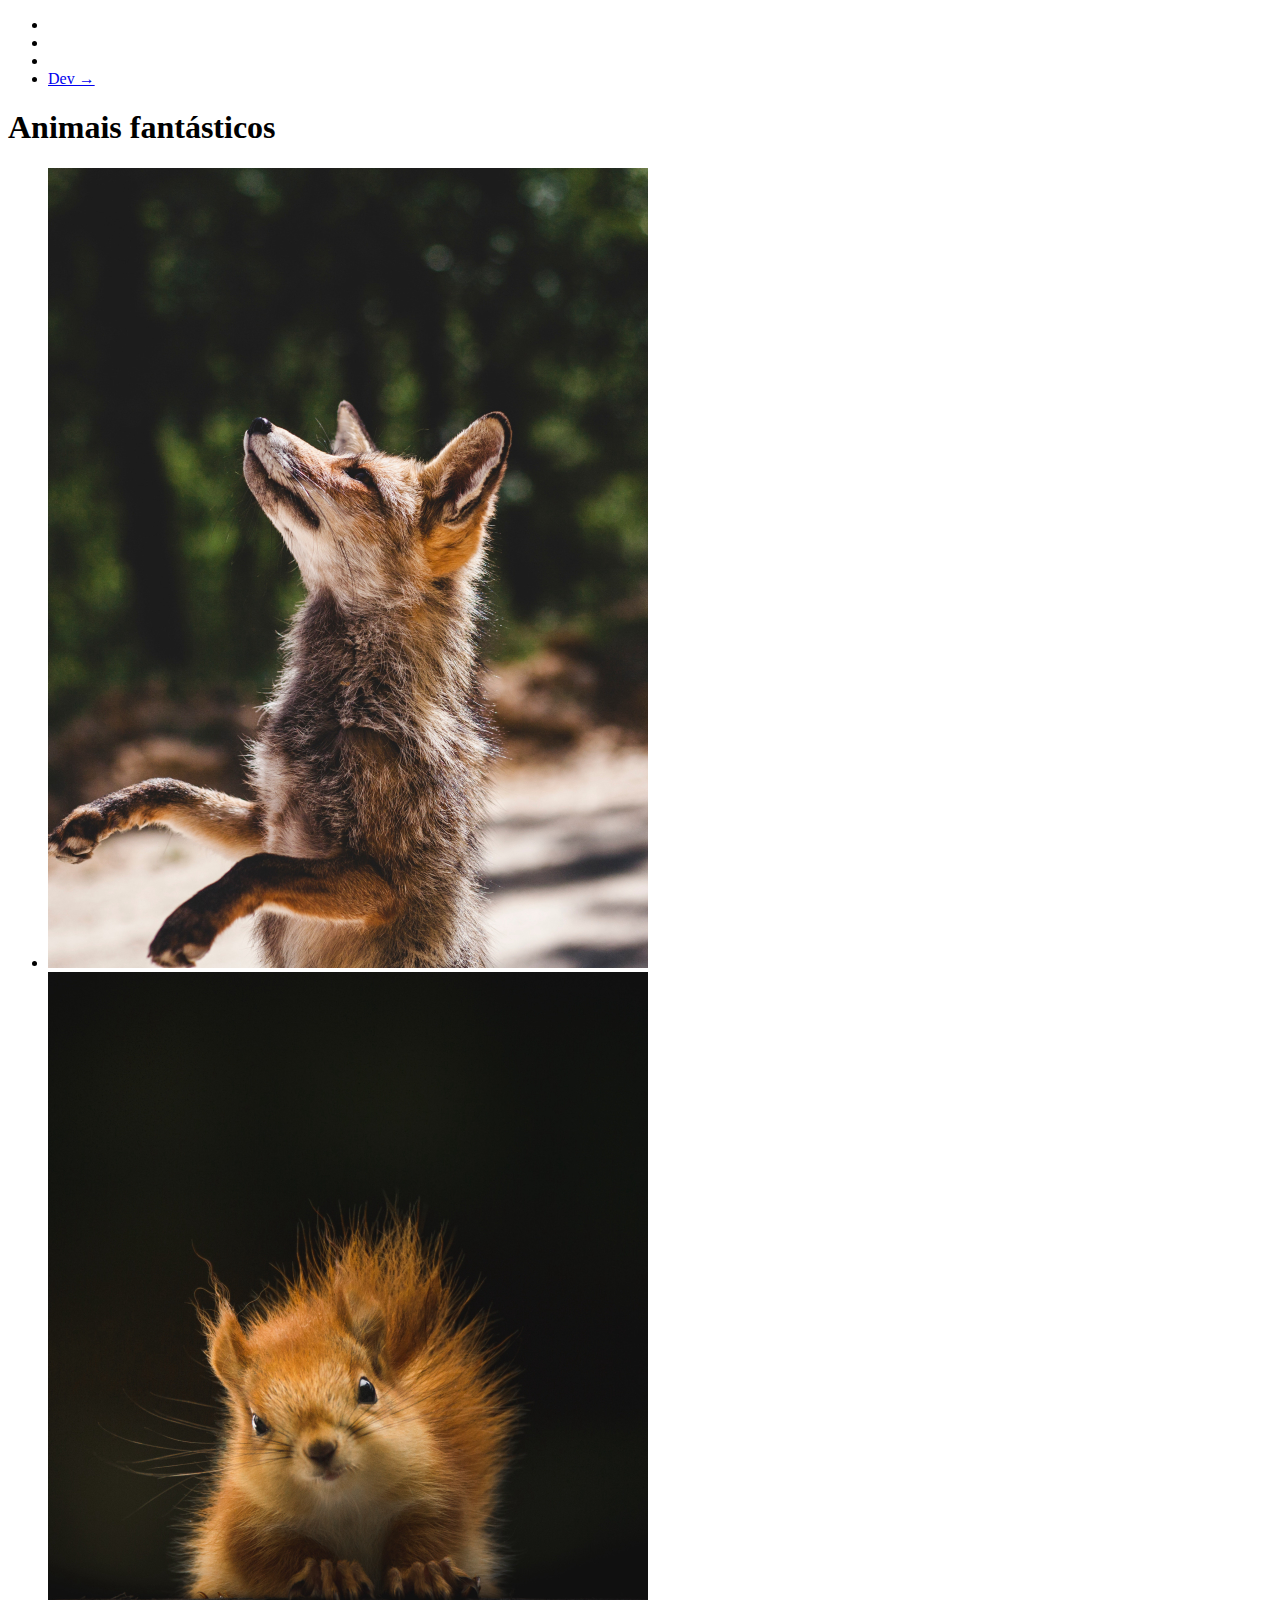
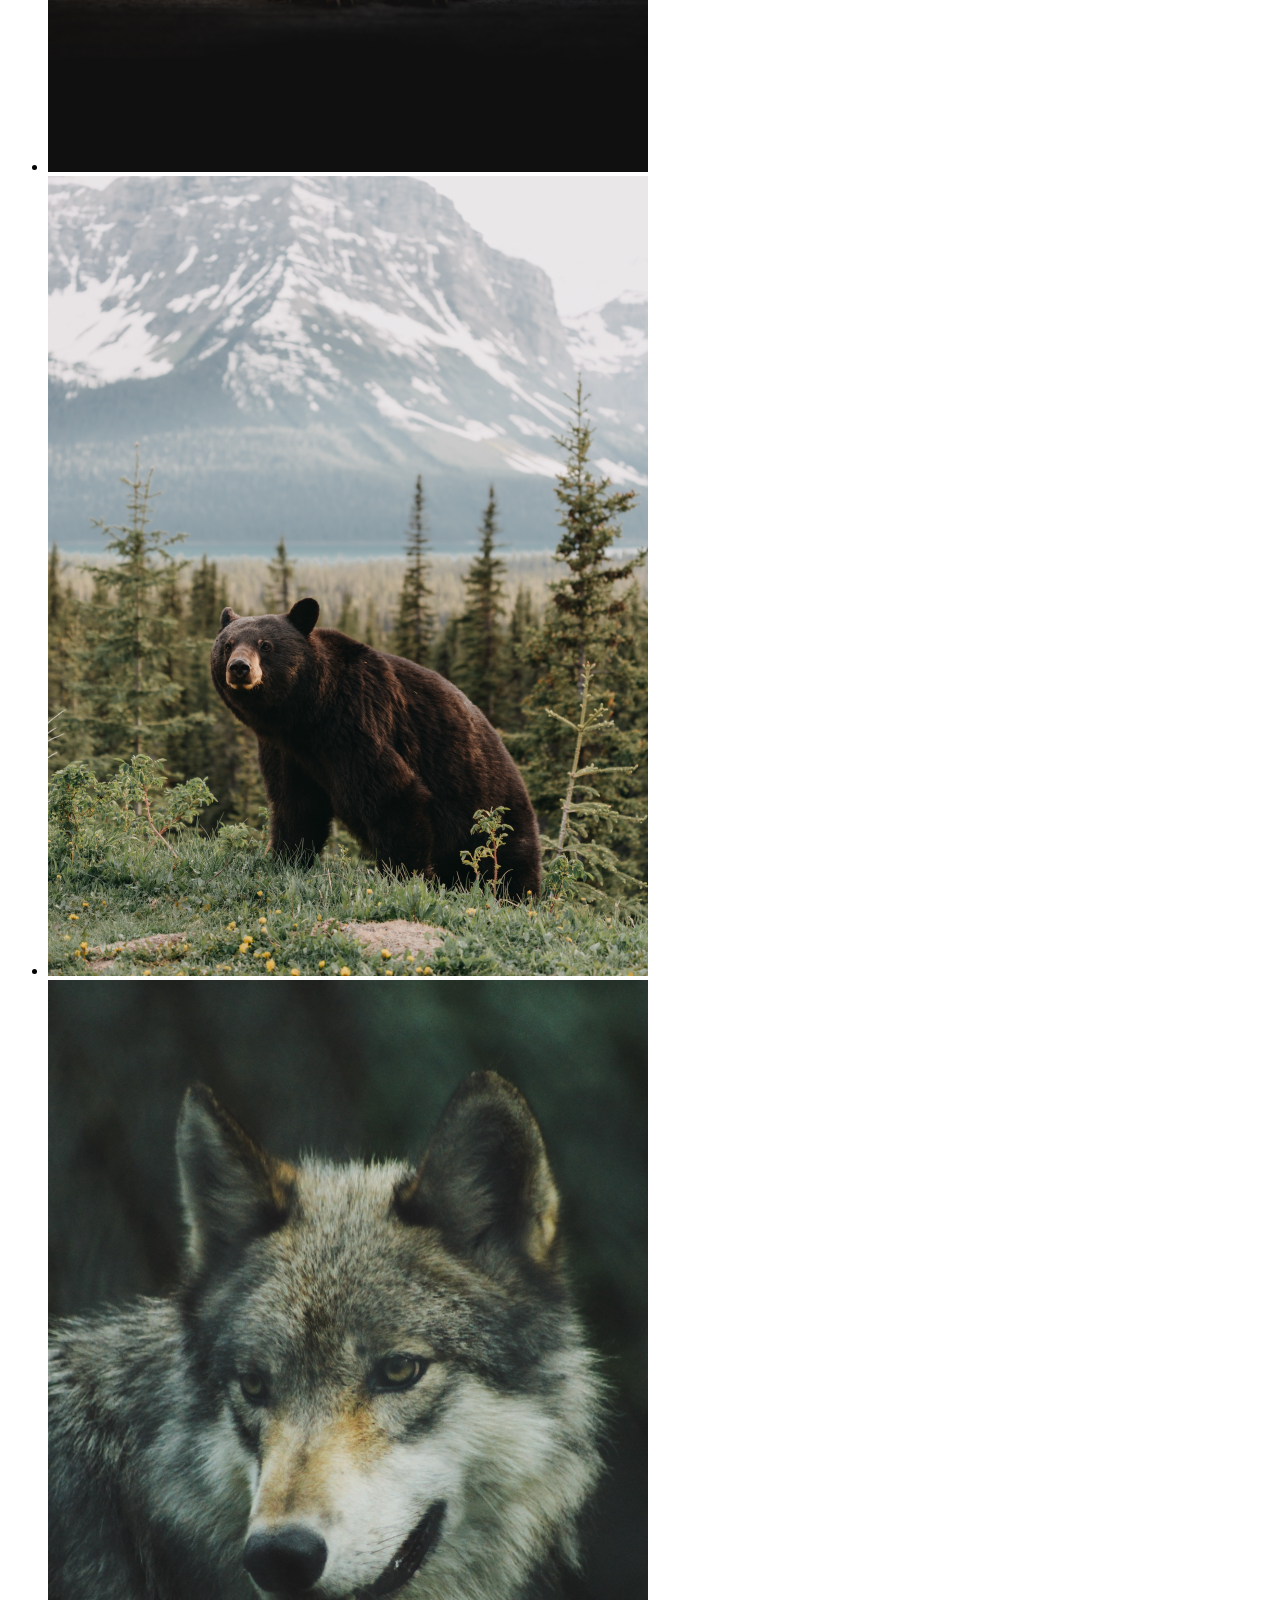
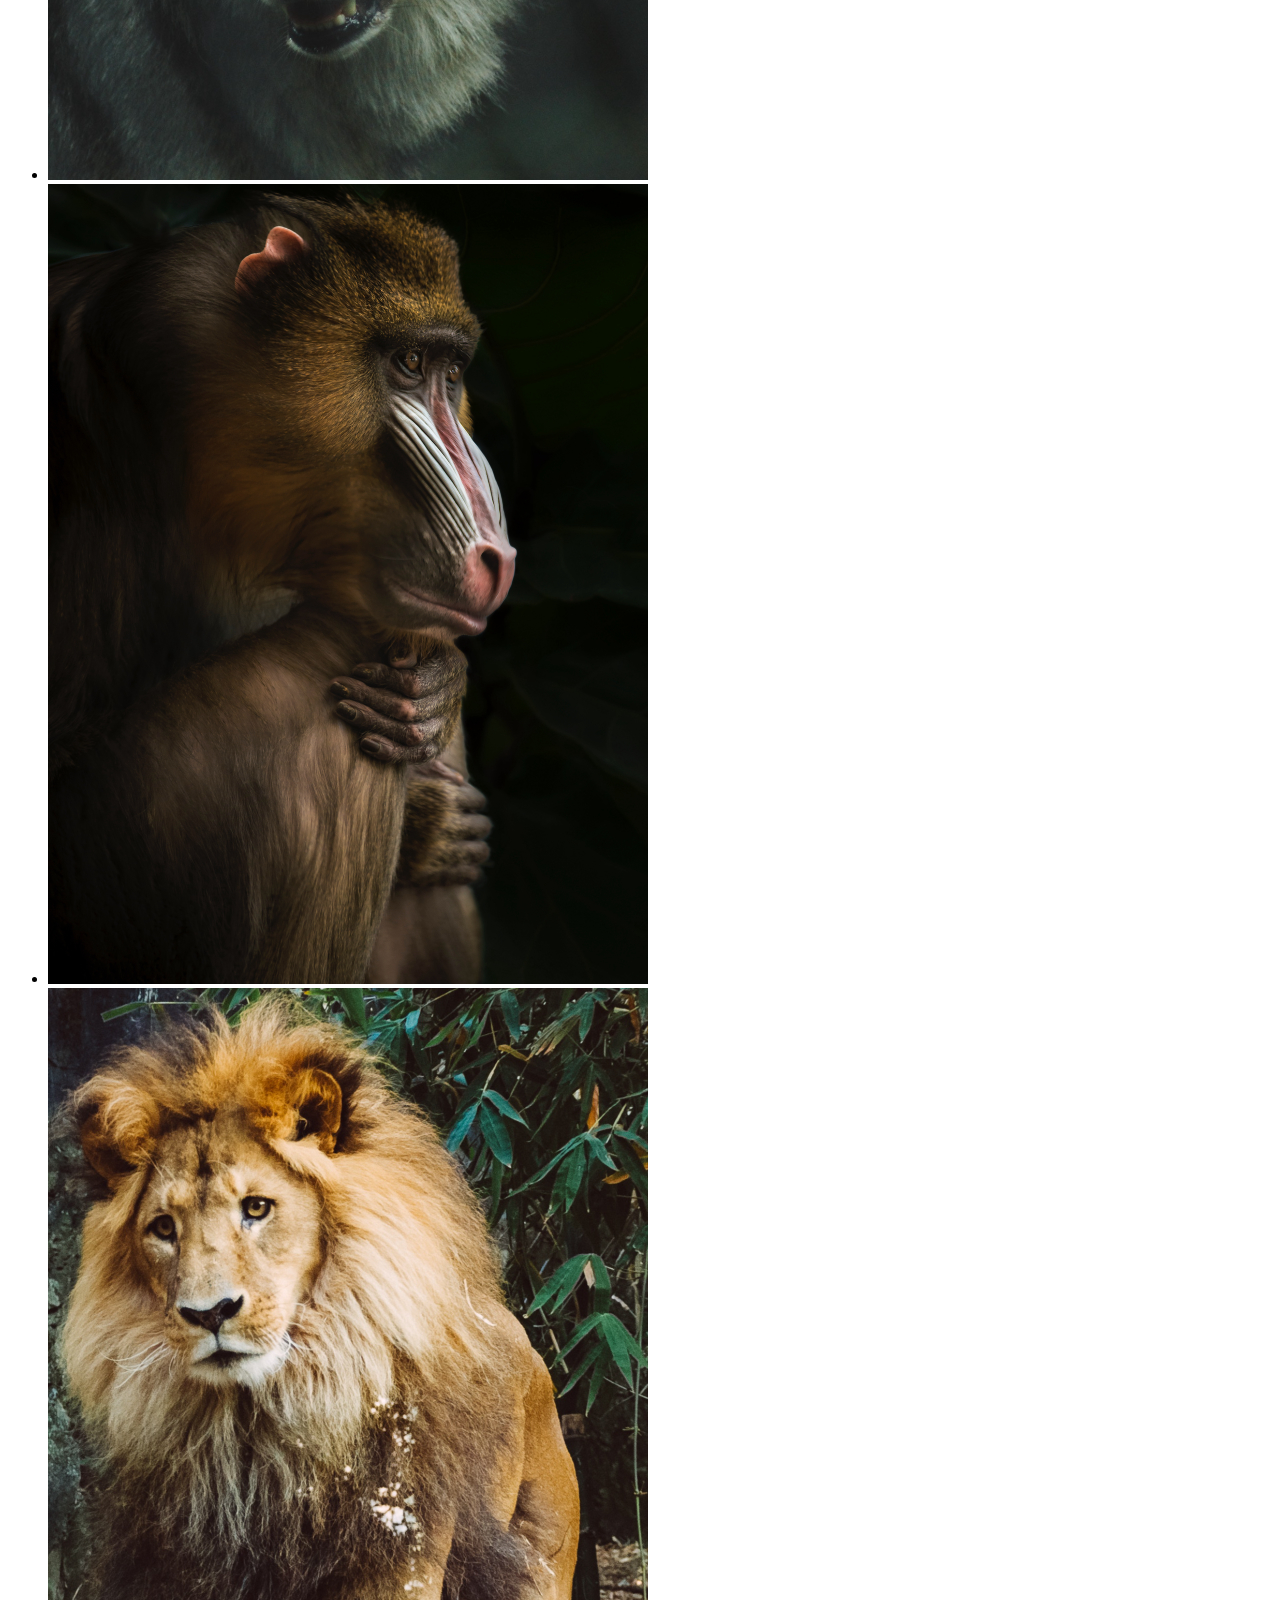
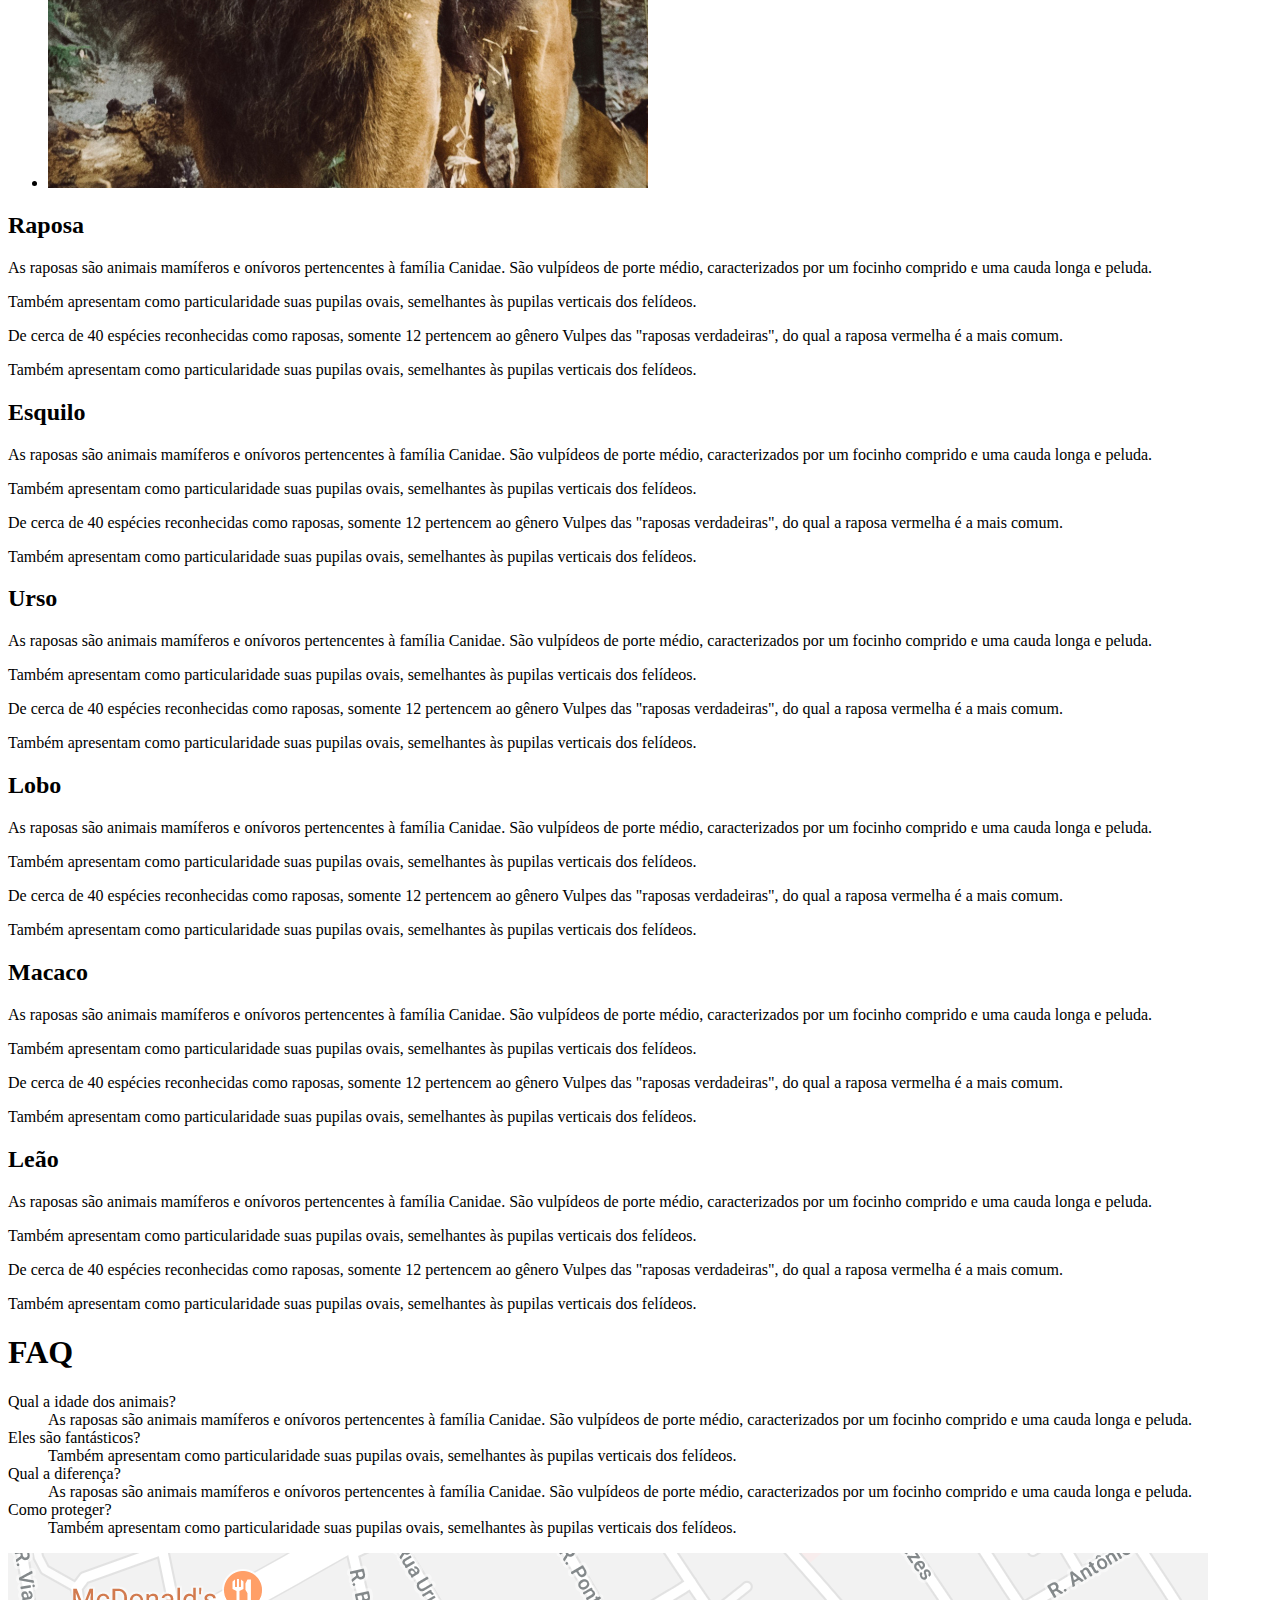
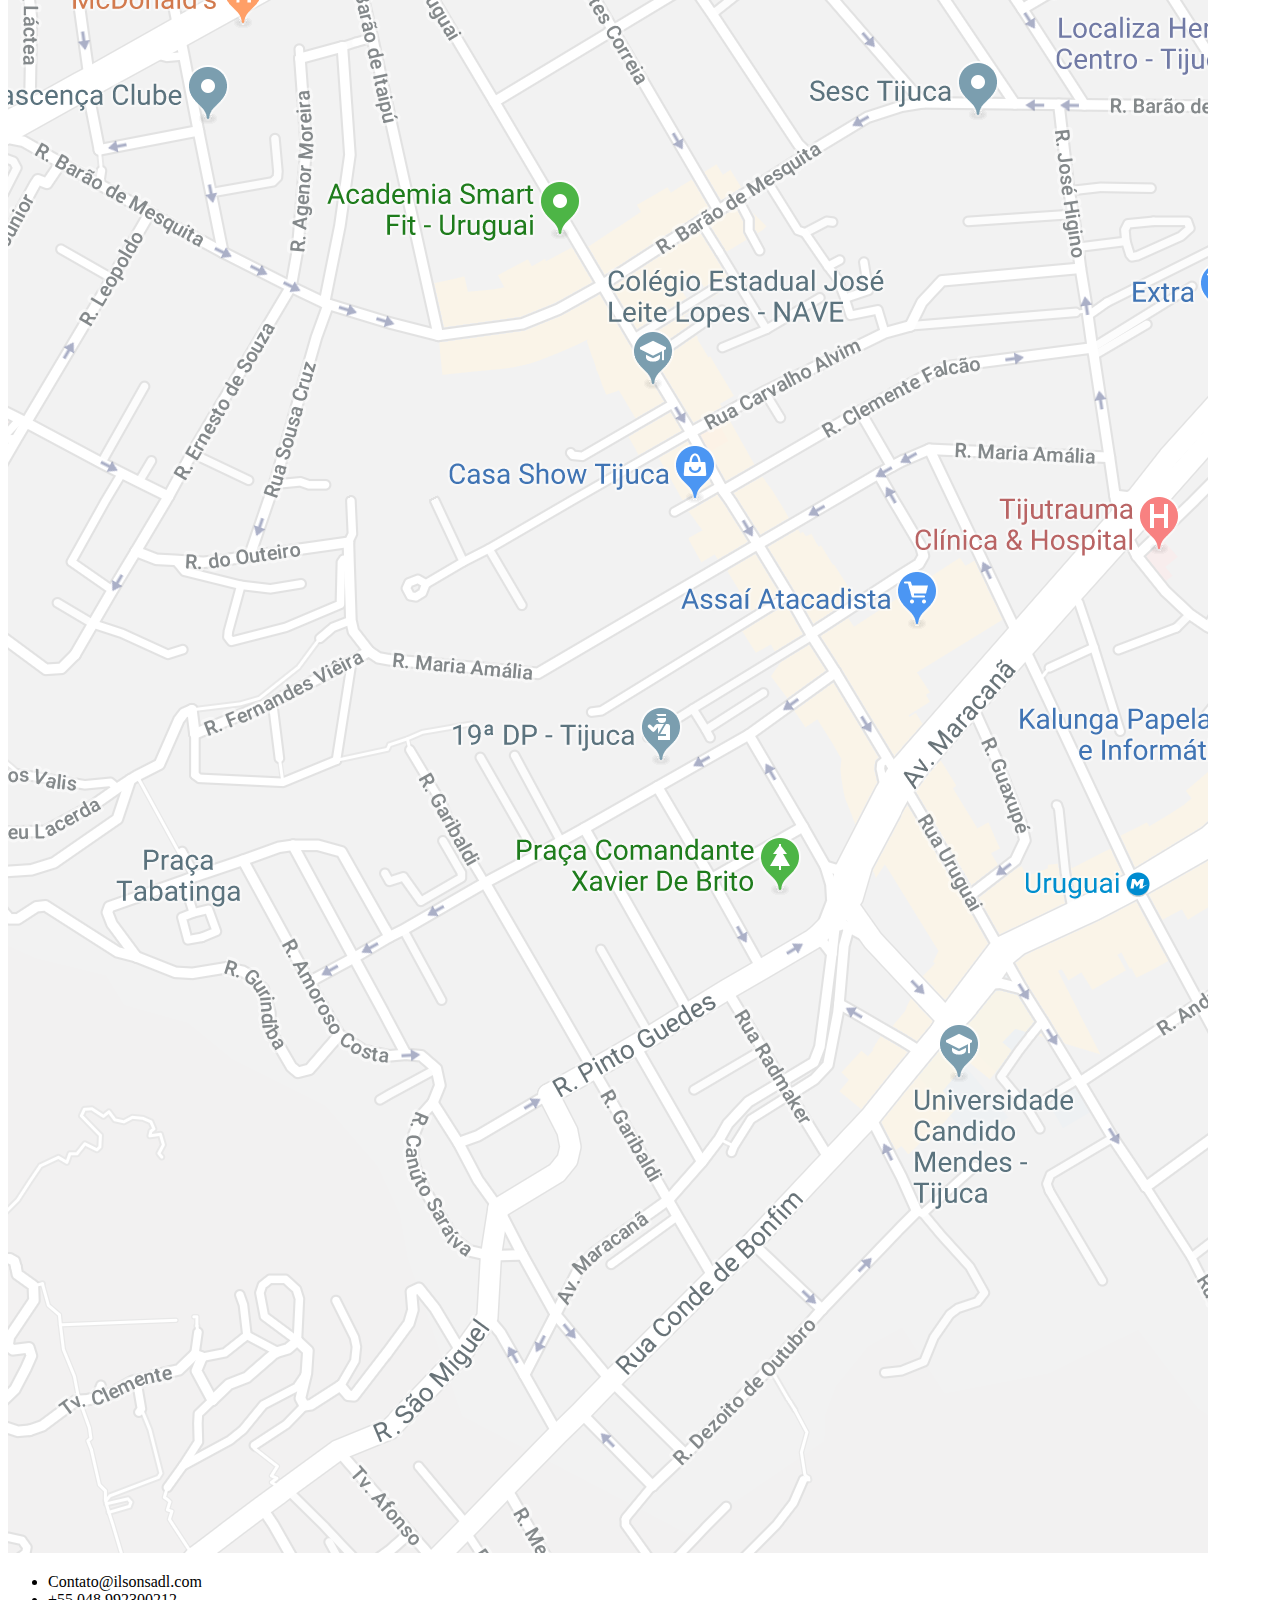
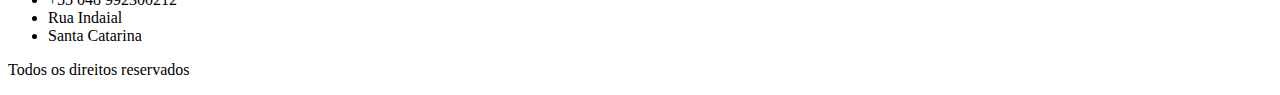
==== animais-fantasticos-projeto/index.html @ 34b4c2ae "feat/Parte html - Projeto animais fantásticos" ====
<!DOCTYPE html>
<html lang="pt-br">

<head>
  <meta charset="UTF-8">
  <meta name="viewport" content="width=device-width, initial-scale=1.0">
  <link rel="stylesheet" href="css/style.css">
  <title>Animais Fantásticos</title>
</head>

<body>
  <nav class="menu">
    <ul>
      <li><a href="#animais"></a></li>
      <li><a href="#faq"></a></li>
      <li><a href="#contato"></a></li>
      <li><a href="#https://www.origamid.com/">Dev →</a></li>
    </ul>
  </nav>

  <section class="grid-section animais" id="animais">
    <h1 class="titulo">Animais fantásticos</h1>
    <ul>
      <li>
        <img src="img/imagem1.jpg">
      </li>
      <li>
        <img src="img/imagem2.jpg">
      </li>
      <li>
        <img src="img/imagem3.jpg">
      </li>
      <li>
        <img src="img/imagem4.jpg">
      </li>
      <li>
        <img src="img/imagem5.jpg">
      </li>
      <li>
        <img src="img/imagem6.jpg">
      </li>
    </ul>
    <div class="animais-descricao">
      <section>
        <h2>Raposa</h2>
        <p>As raposas são animais mamíferos e onívoros pertencentes à família Canidae. São vulpídeos de porte médio,
          caracterizados por um focinho comprido e uma cauda longa e peluda.</p>
        <p>Também apresentam como particularidade suas pupilas ovais, semelhantes às pupilas verticais dos felídeos.</p>
        <p>De cerca de 40 espécies reconhecidas como raposas, somente 12 pertencem ao gênero Vulpes das "raposas
          verdadeiras", do qual a raposa vermelha é a mais comum.</p>
        <p>Também apresentam como particularidade suas pupilas ovais, semelhantes às pupilas verticais dos felídeos.</p>
      </section>
      
      <section>
        <h2>Esquilo</h2>
        <p>As raposas são animais mamíferos e onívoros pertencentes à família Canidae. São vulpídeos de porte médio,
          caracterizados por um focinho comprido e uma cauda longa e peluda.</p>
        <p>Também apresentam como particularidade suas pupilas ovais, semelhantes às pupilas verticais dos felídeos.</p>
        <p>De cerca de 40 espécies reconhecidas como raposas, somente 12 pertencem ao gênero Vulpes das "raposas
          verdadeiras", do qual a raposa vermelha é a mais comum.</p>
        <p>Também apresentam como particularidade suas pupilas ovais, semelhantes às pupilas verticais dos felídeos.</p>
      </section>

      <section>
        <h2>Urso</h2>
        <p>As raposas são animais mamíferos e onívoros pertencentes à família Canidae. São vulpídeos de porte médio,
          caracterizados por um focinho comprido e uma cauda longa e peluda.</p>
        <p>Também apresentam como particularidade suas pupilas ovais, semelhantes às pupilas verticais dos felídeos.</p>
        <p>De cerca de 40 espécies reconhecidas como raposas, somente 12 pertencem ao gênero Vulpes das "raposas
          verdadeiras", do qual a raposa vermelha é a mais comum.</p>
        <p>Também apresentam como particularidade suas pupilas ovais, semelhantes às pupilas verticais dos felídeos.</p>
      </section>

      <section>
        <h2>Lobo</h2>
        <p>As raposas são animais mamíferos e onívoros pertencentes à família Canidae. São vulpídeos de porte médio,
          caracterizados por um focinho comprido e uma cauda longa e peluda.</p>
        <p>Também apresentam como particularidade suas pupilas ovais, semelhantes às pupilas verticais dos felídeos.</p>
        <p>De cerca de 40 espécies reconhecidas como raposas, somente 12 pertencem ao gênero Vulpes das "raposas
          verdadeiras", do qual a raposa vermelha é a mais comum.</p>
        <p>Também apresentam como particularidade suas pupilas ovais, semelhantes às pupilas verticais dos felídeos.</p>
      </section>

      <section>
        <h2>Macaco</h2>
        <p>As raposas são animais mamíferos e onívoros pertencentes à família Canidae. São vulpídeos de porte médio,
          caracterizados por um focinho comprido e uma cauda longa e peluda.</p>
        <p>Também apresentam como particularidade suas pupilas ovais, semelhantes às pupilas verticais dos felídeos.</p>
        <p>De cerca de 40 espécies reconhecidas como raposas, somente 12 pertencem ao gênero Vulpes das "raposas
          verdadeiras", do qual a raposa vermelha é a mais comum.</p>
        <p>Também apresentam como particularidade suas pupilas ovais, semelhantes às pupilas verticais dos felídeos.</p>
      </section>

      <section>
        <h2>Leão</h2>
        <p>As raposas são animais mamíferos e onívoros pertencentes à família Canidae. São vulpídeos de porte médio,
          caracterizados por um focinho comprido e uma cauda longa e peluda.</p>
        <p>Também apresentam como particularidade suas pupilas ovais, semelhantes às pupilas verticais dos felídeos.</p>
        <p>De cerca de 40 espécies reconhecidas como raposas, somente 12 pertencem ao gênero Vulpes das "raposas
          verdadeiras", do qual a raposa vermelha é a mais comum.</p>
        <p>Também apresentam como particularidade suas pupilas ovais, semelhantes às pupilas verticais dos felídeos.</p>
      </section>
    </div>
  </section>

  <section class="grid-section faq" id="faq">
    <h1>FAQ</h1>
    <dl>
      <dt>Qual a idade dos animais?</dt>
      <dd>As raposas são animais mamíferos e onívoros pertencentes à família Canidae. São vulpídeos de porte médio, caracterizados por um focinho comprido e uma cauda longa e peluda.</dd>

      <dt>Eles são fantásticos?</dt>
      <dd>Também apresentam como particularidade suas pupilas ovais, semelhantes às pupilas verticais dos felídeos.</dd>

      <dt>Qual a diferença?</dt>
      <dd>As raposas são animais mamíferos e onívoros pertencentes à família Canidae. São vulpídeos de porte médio, caracterizados por um focinho comprido e uma cauda longa e peluda.</dd>

      <dt>Como proteger?</dt>
      <dd>Também apresentam como particularidade suas pupilas ovais, semelhantes às pupilas verticais dos felídeos.</dd>
    </dl> 
  </section>

  <section class="grid-section contato" id="contato">
    <div class="mapa">
      <img src="img/mapa.png">
    </div>
    <ul>
      <li>Contato@ilsonsadl.com</li>
      <li>+55 048 992300212</li>
      <li>Rua Indaial</li>
      <li>Santa Catarina</li>
    </ul>
  </section>

  <footer class="copy">
    <p>Todos os direitos reservados</p>
  </footer>

  <script src="script.js"></script>
</body>

</html>
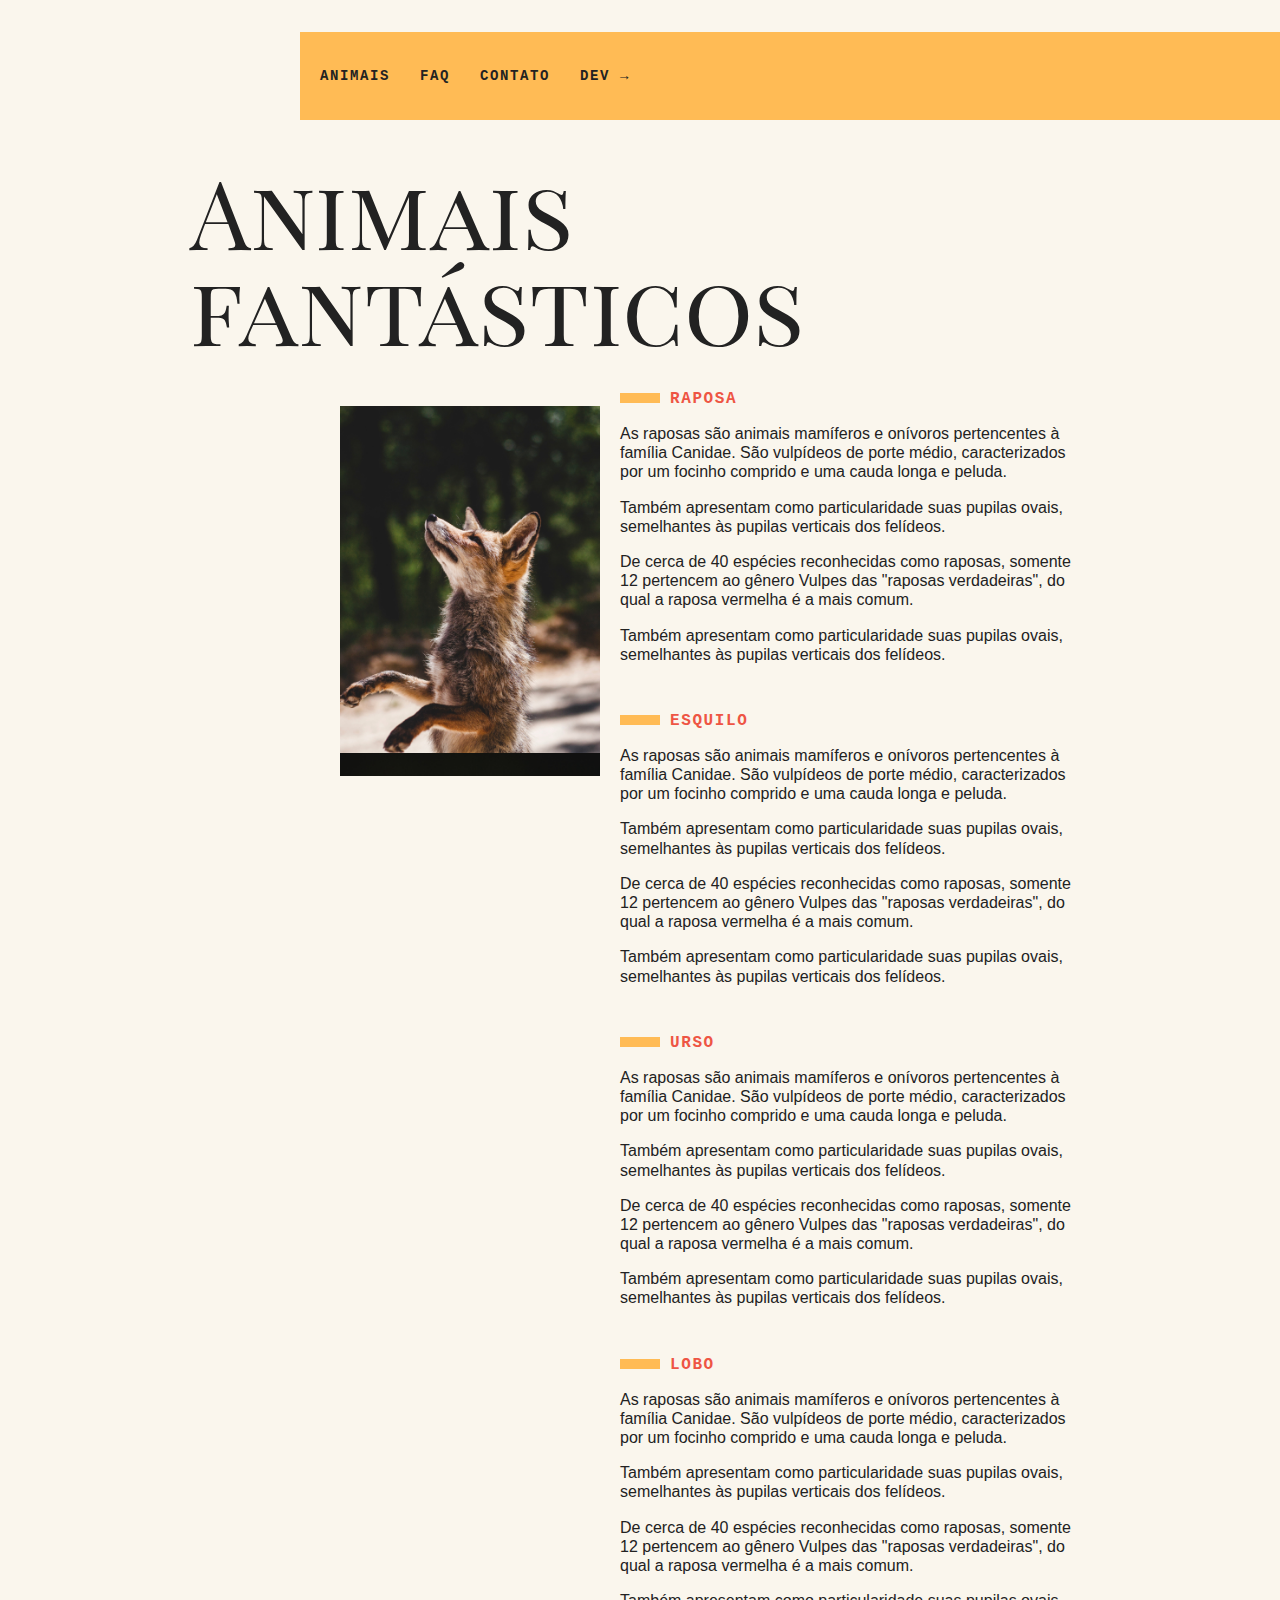
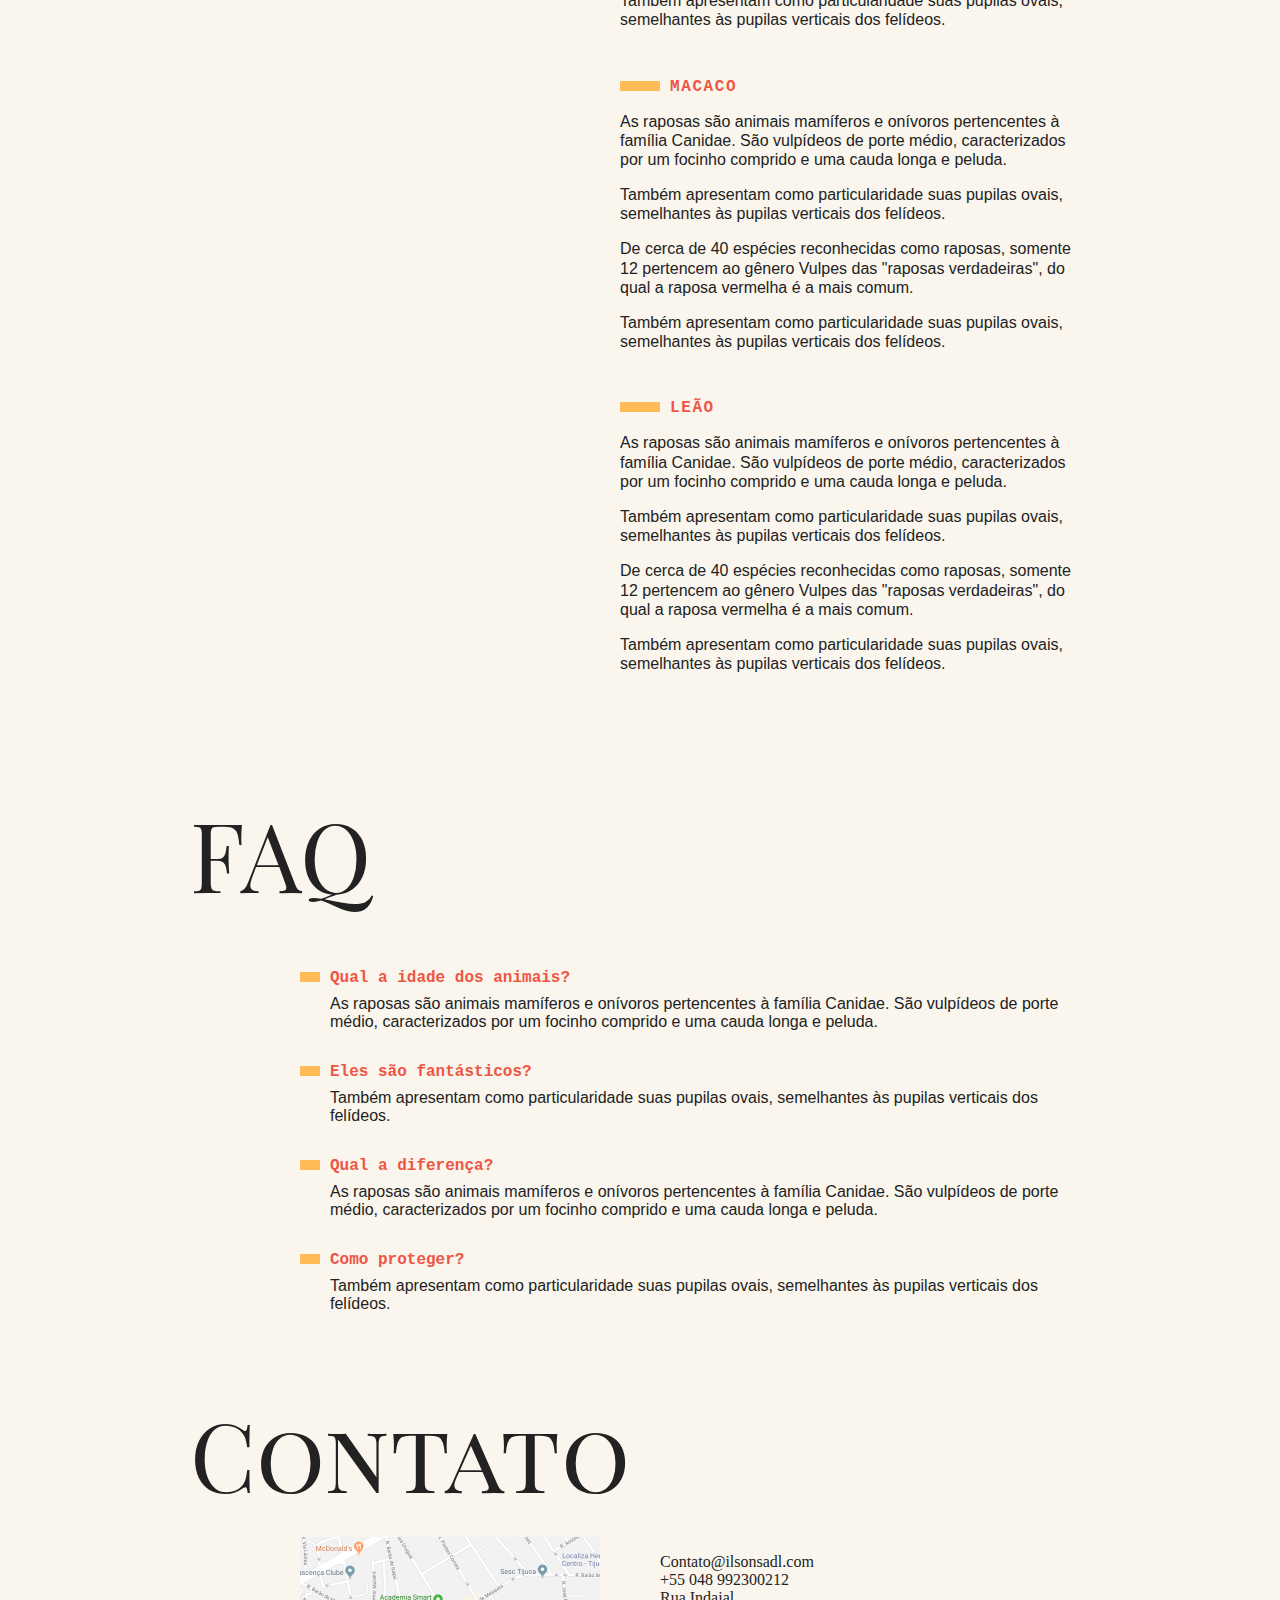
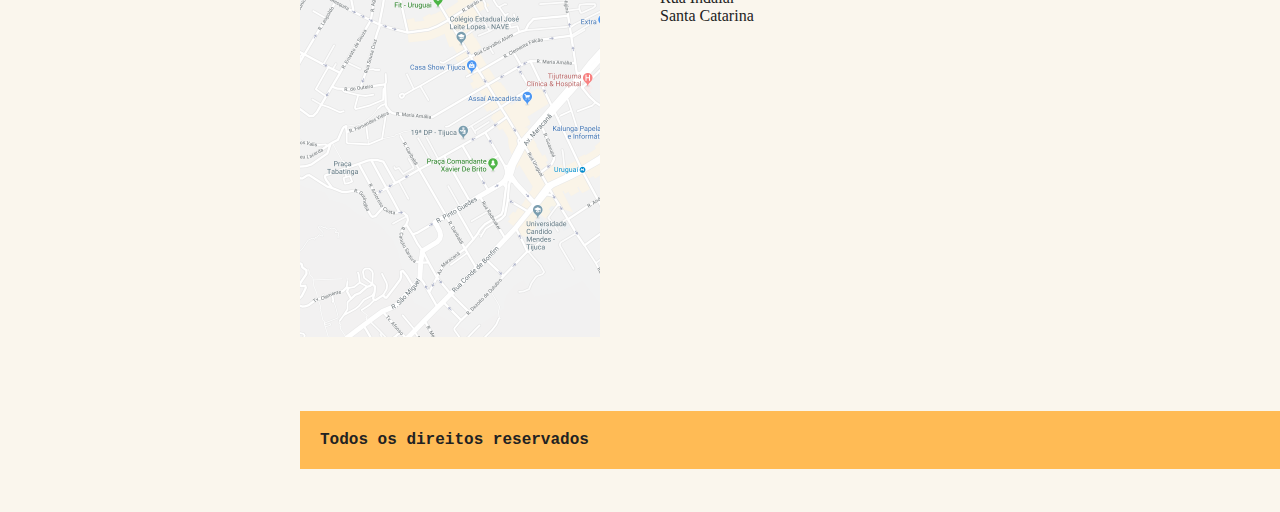
==== commit e50265ec: "feat/Css adicionad" ====
--- a/animais-fantasticos-projeto/index.html
+++ b/animais-fantasticos-projeto/index.html
@@ -4,6 +4,7 @@
 <head>
   <meta charset="UTF-8">
   <meta name="viewport" content="width=device-width, initial-scale=1.0">
+  <link href="https://fonts.googleapis.com/css2?family=Playfair+Display+SC" rel="stylesheet">
   <link rel="stylesheet" href="css/style.css">
   <title>Animais Fantásticos</title>
 </head>
@@ -11,16 +12,16 @@
 <body>
   <nav class="menu">
     <ul>
-      <li><a href="#animais"></a></li>
-      <li><a href="#faq"></a></li>
-      <li><a href="#contato"></a></li>
+      <li><a href="#animais">Animais</a></li>
+      <li><a href="#faq">Faq</a></li>
+      <li><a href="#contato">Contato</a></li>
       <li><a href="#https://www.origamid.com/">Dev →</a></li>
     </ul>
   </nav>
 
   <section class="grid-section animais" id="animais">
     <h1 class="titulo">Animais fantásticos</h1>
-    <ul>
+    <ul class="animais-lista">
       <li>
         <img src="img/imagem1.jpg">
       </li>
@@ -104,8 +105,8 @@
   </section>
 
   <section class="grid-section faq" id="faq">
-    <h1>FAQ</h1>
-    <dl>
+    <h1 class="titulo">FAQ</h1>
+    <dl class="faq-lista">
       <dt>Qual a idade dos animais?</dt>
       <dd>As raposas são animais mamíferos e onívoros pertencentes à família Canidae. São vulpídeos de porte médio, caracterizados por um focinho comprido e uma cauda longa e peluda.</dd>
 
@@ -121,6 +122,7 @@
   </section>
 
   <section class="grid-section contato" id="contato">
+    <h1 class="titulo">Contato</h1>
     <div class="mapa">
       <img src="img/mapa.png">
     </div>
--- a/animais-fantasticos-projeto/css/style.css
+++ b/animais-fantasticos-projeto/css/style.css
@@ -0,0 +1,221 @@
+body,
+h1,
+h2,
+h3 ul,
+li,
+p,
+dd,
+dt,
+dl {
+  margin: 0;
+  padding: 0;
+}
+
+img {
+  max-width: 100%;
+  display: block;
+}
+
+ul {
+  list-style: none;
+}
+
+body {
+  background-color: #faf6ed;
+  color: #222;
+  -webkit-font-smoothing: antialiased;
+  display: grid;
+  grid-template-columns: 1fr 120px minmax(300px, 800px) 1fr;
+}
+
+.menu {
+  grid-column: 3/5;
+  margin-top: 2rem;
+  margin-bottom: 2rem;
+  background-color: #fb5;
+}
+
+.menu ul {
+  display: flex;
+  flex-wrap: wrap;
+  padding: 10px;
+}
+
+.menu li a {
+  display: block;
+  padding: 10px;
+  margin-right: 10px;
+  color: #222;
+  text-decoration: none;
+  font-family: 'IBM Plex Mono', monospace;
+  font-weight: bold;
+  text-transform: uppercase;
+  font-size: 0.875rem;
+  letter-spacing: .1rem;
+}
+
+.grid-section {
+  grid-column: 2/4;
+  width: 100%;
+  box-sizing: border-box;
+  padding: 10px;
+  display: grid;
+  grid-template-columns: 90px 300px 1fr;
+  grid-gap: 20px;
+  margin-bottom: 4rem;
+}
+
+.titulo {
+  font-family: 'Playfair Display SC', georgia;
+  font-size: 6rem;
+  line-height: 1;
+  font-weight: 400;
+  margin-bottom: 1rem;
+  grid-column: 1 / 4;
+}
+
+.animais h2 {
+  font-family: 'IBM Plex Monoi', monospace;
+  font-size: 1rem;
+  text-transform: uppercase;
+  letter-spacing: .1em;
+  margin-bottom: 1rem;
+  color: #E54;
+}
+
+.animais h2::before {
+  content: '';
+  display: inline-block;
+  width: 40px;
+  height: 10px;
+  margin-right: 10px;
+  background-color: #fb5;
+}
+
+.animais p {
+  font-family: Helvetica, Arial, sans-serif;
+  line-height: 1.2;
+  margin-bottom: 1rem;
+}
+
+.animais-lista {
+  height: 370px;
+  overflow-y: scroll;
+  grid-column: 2;
+}
+
+.animais-lista::-webkit-scrollbar {
+  width: 18px;
+}
+
+.animais-lista::-webkit-scrollbar-thumb {
+  background-color: #fb5;
+  border-left: 4px solid #faf6ed;
+  border-right: 4px solid #faf6ed;
+}
+
+.animais-lista::-webkit-scrollbar-track {
+  background-color: #faf6ed;
+}
+
+.animais-descricao {
+  grid-column: 3;
+}
+
+.animais-descricao section {
+  margin-bottom: 3rem;
+}
+
+.faq-lista {
+  grid-column: 2 / 4;
+}
+
+.faq-lista dt {
+  font-family: 'IBM Plex Mono', monospace;
+  font-weight: bold;
+  margin-top: 2rem;
+  margin-bottom: .5rem;
+  color: #E54;
+}
+
+.faq-lista dt::before {
+  content: '';
+  display: inline-block;
+  width: 20px;
+  height: 10px;
+  margin-right: 10px;
+  background-color: #fb5;
+}
+
+.faq-lista dd {
+  font-family: Helvetica, Arial;
+  margin-bottom: .5rem;
+  margin-left: 30px;
+}
+
+.mapa {
+  grid-column: 2;
+}
+
+.dados {
+  grid-column: 3;
+}
+
+.dados li {
+  margin-bottom: 1rem;
+  font-family: Helvewtica, Arial, sans-serif;
+}
+
+.dados li::before {
+  content: '';
+  display: inline-block;
+  width: 20px;
+  height: 10px;
+  margin-right: 10px;
+  background-color: #fb5;
+}
+
+.copy {
+  grid-column: 3/5;
+  margin-bottom: 2rem;
+  background-color: #fb5;
+}
+
+.copy p {
+  padding: 20px;
+  font-family: "IBM Plex Mono", monospace;
+  font-weight: bold;
+}
+
+@media(max-width: 700px) {
+  body {
+    grid-template-columns: 1fr;
+  }
+
+  .menu,
+  .grid-section,
+  .copy {
+    grid-column: 1;
+  }
+
+  .grid-section {
+    grid-template-columns: 100px 1fr;
+    grid-gap: 10px;
+  }
+
+  .animais-lista{
+    grid-column: 1;
+  }
+  .faq-lista, .dados, .mapa{
+    grid-column: 1/3;
+  }
+  .grid-section h1{
+    font-size: 3rem;
+  }
+  .menu{
+    margin-top: 0px;
+  }
+  .copy{
+    margin-bottom: 0px;
+  }
+}